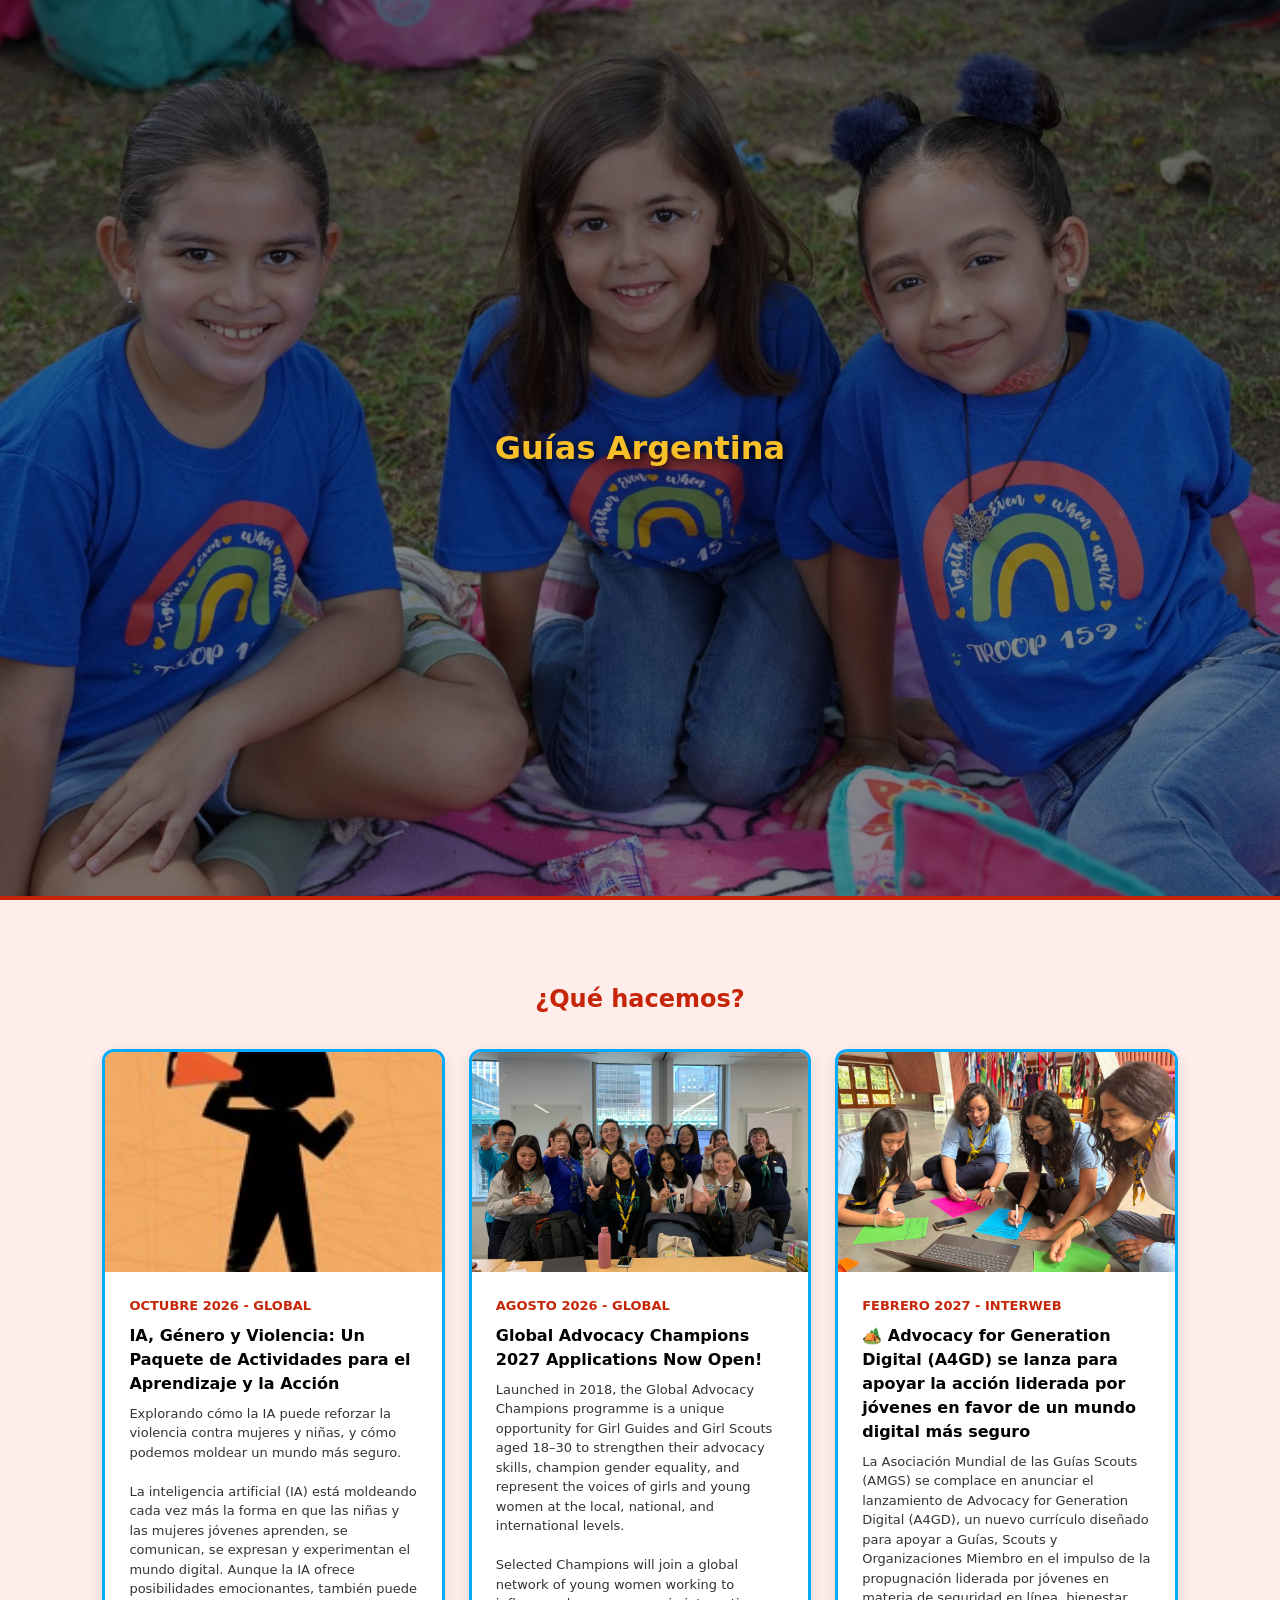
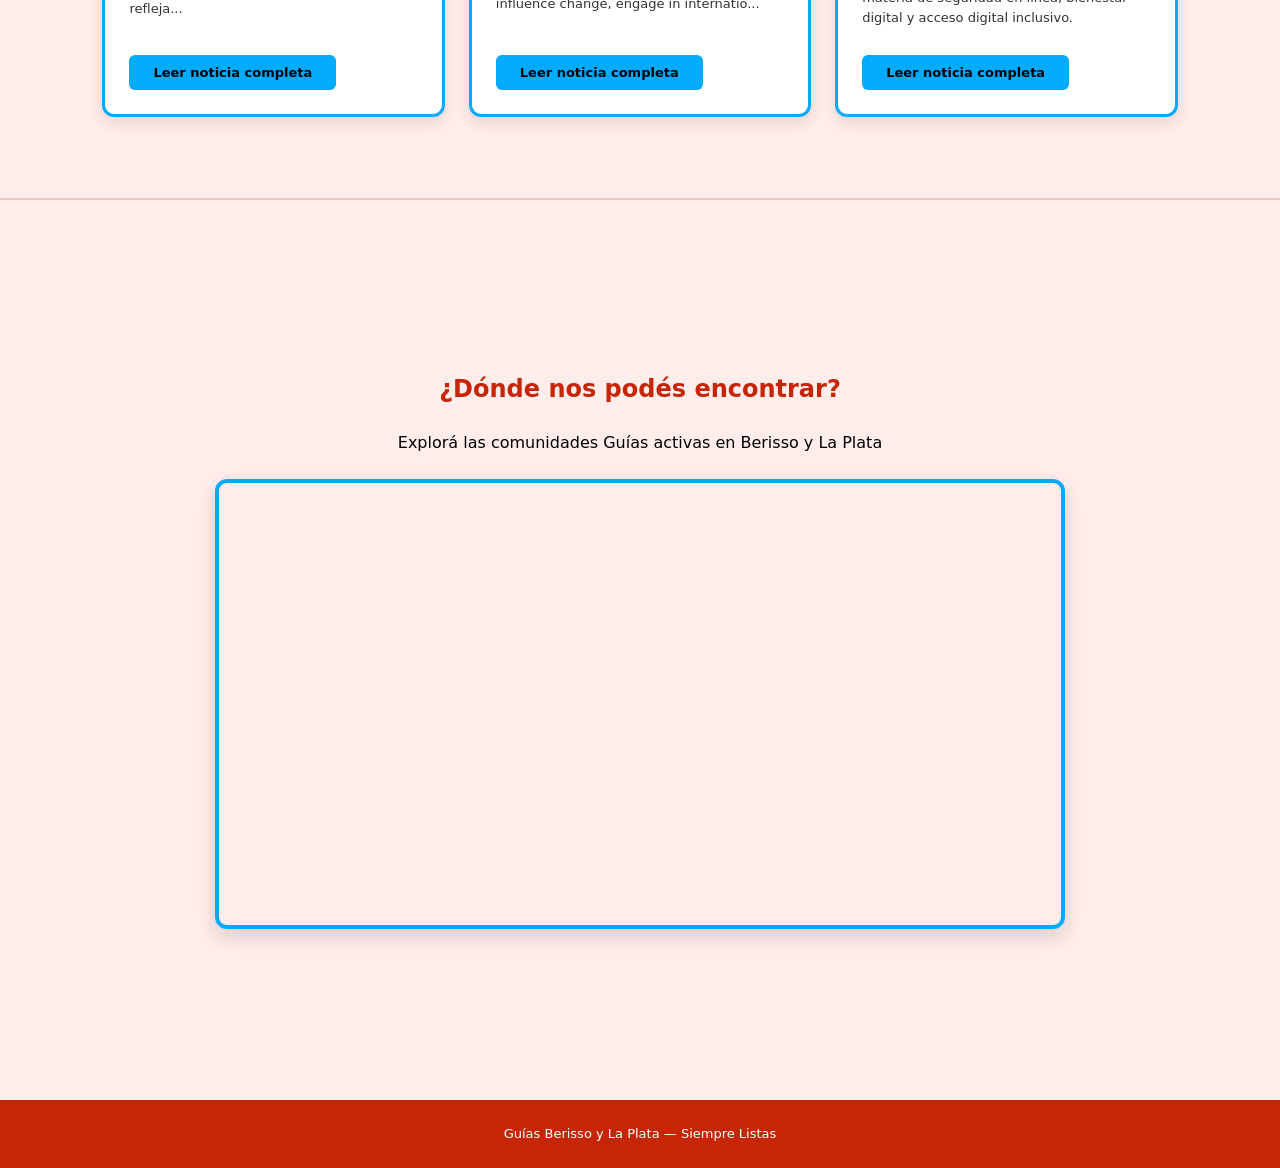
==== GuiasBerisso.html @ 2ce97478 "Add files via upload" ====
<!DOCTYPE html>
<html lang="es">
<head>
    <meta charset="UTF-8">
    <meta name="viewport" content="width=device-width, initial-scale=1.0">
    <title>Guías Argentina</title>
    <link rel="stylesheet" href="GuiasBerisso.css">
</head>
<body>

    <!-- Sección 1: Foto de fondo + Título centrado a pantalla completa -->
    <section class="hero-scouts">
        <img src="fotos/guias.png" alt="Guías Argentina" class="hero-bg">
        <div class="hero-overlay"></div>
        <div class="hero-content">
            <h1>Guías Argentina</h1>
        </div>
    </section>

    <!-- Sección 2: ¿Qué hacemos? -->
    <section class="que-hacemos">
        <h2>¿Qué hacemos?</h2>
        <div class="blog-grid">
            
            <!-- ENTRADA 1 -->
            <article class="blog-card">
                <img src="fotos/notiguia1.jpeg">
                <div class="blog-info">
                    <span class="blog-fecha">Octubre 2026 - Global</span>
                    <h3>IA, Género y Violencia: Un Paquete de Actividades para el Aprendizaje y la Acción</h3>
                    <p>Explorando cómo la IA puede reforzar la violencia contra mujeres y niñas, y cómo podemos moldear un mundo más seguro. <br> <br>
                        La inteligencia artificial (IA) está moldeando cada vez más la forma en que las niñas y las mujeres jóvenes aprenden, se comunican, se expresan y experimentan el mundo digital. Aunque la IA ofrece posibilidades emocionantes, también puede refleja...</p>
                    <a href="https://www.wagggs.org/es/news/ai-gender-and-violence-an-activity-pack-for-learning-and-action/" target="_blank" rel="noopener noreferrer" class="blog-link">Leer noticia completa</a>
                </div>
            </article>

            <!-- ENTRADA 2 -->
            <article class="blog-card">
                <img src="fotos/notiguias2.jpg">
                <div class="blog-info">
                    <span class="blog-fecha">Agosto 2026 - Global</span>
                    <h3>Global Advocacy Champions 2027 Applications Now Open!</h3>
                    <p>Launched in 2018, the Global Advocacy Champions programme is a unique opportunity for Girl Guides and Girl Scouts aged 18–30 to strengthen their advocacy skills, champion gender equality, and represent the voices of girls and young women at the local, national, and international levels. <br> <br>
                      Selected Champions will join a global network of young women working to influence change, engage in internatio...      
                    </p>
                    <a href="https://www.wagggs.org/es/news/global-advocacy-champions-2027-applications-now-open/" target="_blank" rel="noopener noreferrer" class="blog-link">Leer noticia completa</a>
                </div>
            </article>

            <!-- ENTRADA 3 -->
            <article class="blog-card">
                <img src="fotos/notiguia3.jpg">
                <div class="blog-info">
                    <span class="blog-fecha">Febrero 2027 - Interweb</span>
                    <h3>🏕️ Advocacy for Generation Digital (A4GD) se lanza para apoyar la acción liderada por jóvenes en favor de un mundo digital más seguro</h3>
                    <p>La Asociación Mundial de las Guías Scouts (AMGS) se complace en anunciar el lanzamiento de Advocacy for Generation Digital (A4GD), un nuevo currículo diseñado para apoyar a Guías, Scouts y Organizaciones Miembro en el impulso de la propugnación liderada por jóvenes en materia de seguridad en línea, bienestar digital y acceso digital inclusivo. <br> <br>
                       </p>
                    <a href="https://scouts.org.ar/comunicaciones/🏕%ef%b8%8f-llegan-la-experiencia-gilwell-y-la-experiencia-brownsea-2027" target="_blank" rel="noopener noreferrer" class="blog-link">Leer noticia completa</a>
                </div>
            </article>

        </div>
    </section>

    <!-- Sección 3: Mapa con las comunidades Guías de Berisso y La Plata -->
    <section class="ubicacion">
        <h2>¿Dónde nos podés encontrar?</h2>
        <p class="ubicacion-sub">Explorá las comunidades Guías activas en Berisso y La Plata</p>
        
        <div class="mapa-contenedor">
            <iframe src="https://www.google.com/maps/d/u/0/embed?mid=1fwjGd8zNGGPFaEgupYmQPBxdwx4ycKM&ehbc=2E312F" width="640" height="480"></iframe>
    </section>

    <footer class="site-footer">
        <p>Guías Berisso y La Plata — Siempre Listas</p>
    </footer>

</body>
</html>
---- GuiasBerisso.css ----
:root {
    /* Paleta de colores */
    --color-principal: #F8BF28;
    --color-secundario: #C62507;
    --color-fondo: #FFEDEC;
    --CTA-verde: #A8E064;
    --CTA-celes: #04AAFC;
    --color-txt: #020101;

    /* Escala tipográfica */
    --tipo-principal: 32px;
    --tipo-secundaria: 24px;
    --tipo-subtitulo: 16px;
    --tipo-base: 13px;

    /* Escala de espaciado */
    --sep-int: 0.5rem;
    --sep-com: 1.5rem;
    --sep-secc: 2rem;
}

* {
    box-sizing: border-box;
    margin: 0;
    padding: 0;
}

body {
    font-family: system-ui, -apple-system, sans-serif;
    background-color: var(--color-fondo);
    color: var(--color-txt);
    font-size: var(--tipo-base);
    line-height: 1.5;
}

/* SECCIÓN 1: FOTO DE FONDO + TÍTULO */
.hero-scouts {
    position: relative;
    width: 100%;
    min-height: 100vh;
    overflow: hidden;
    border-bottom: 4px solid var(--color-secundario);
    display: flex;
    justify-content: center;
    align-items: center;
    text-align: center;
    padding: var(--sep-secc);
}

.hero-bg {
    position: absolute;
    inset: 0;
    width: 100%;
    height: 100%;
    object-fit: cover;
    z-index: 0;
}

.hero-overlay {
    position: absolute;
    inset: 0;
    background: rgba(2, 1, 1, 0.45);
    z-index: 1;
}

.hero-content {
    position: relative;
    z-index: 2;
}

.hero-content h1 {
    font-size: var(--tipo-principal);
    color: var(--color-principal);
    text-shadow: 2px 2px 8px rgba(0, 0, 0, 0.85);
}

/* SECCIÓN 2: BLOG ¿QUÉ HACEMOS? */
.que-hacemos {
    width: 100%;
    min-height: 100vh;
    padding: var(--sep-secc) 8%;
    display: flex;
    flex-direction: column;
    justify-content: center;
    align-items: center;
    gap: var(--sep-secc);
    border-bottom: 2px solid rgba(198, 37, 7, 0.2);
}

.que-hacemos h2 {
    font-size: var(--tipo-secundaria);
    color: var(--color-secundario);
    text-align: center;
}

.blog-grid {
    width: 100%;
    max-width: 1150px;
    display: grid;
    grid-template-columns: repeat(3, 1fr);
    gap: var(--sep-com);
}

.blog-card {
    background-color: #ffffff;
    border: 3px solid var(--CTA-celes);
    border-radius: 12px;
    overflow: hidden;
    display: flex;
    flex-direction: column;
    box-shadow: 0 6px 16px rgba(0, 0, 0, 0.1);
    transition: transform 0.25s;
}

.blog-card:hover {
    transform: translateY(-6px);
}

.blog-card img {
    width: 100%;
    height: 220px;
    object-fit: cover;
    background-color: #e5e5e5;
    display: block;
}

.blog-info {
    padding: var(--sep-com);
    text-align: left;
    display: flex;
    flex-direction: column;
    flex: 1;
    gap: var(--sep-int);
}

.blog-link {
    margin-top: auto;
    align-self: flex-start;
    display: inline-block;
    padding: var(--sep-int) var(--sep-com);
    background-color: var(--CTA-celes);
    color: var(--color-txt);
    font-size: var(--tipo-base);
    font-weight: 700;
    text-decoration: none;
    border-radius: 6px;
    transition: background-color 0.2s, color 0.2s;
}

.blog-link:hover {
    background-color: var(--color-secundario);
    color: #ffffff;
}

.blog-fecha {
    font-size: var(--tipo-base);
    font-weight: 700;
    text-transform: uppercase;
    color: var(--color-secundario);
}

.blog-info h3 {
    font-size: var(--tipo-subtitulo);
    color: var(--color-txt);
}

.blog-info p {
    font-size: var(--tipo-base);
    color: #333;
}

/* SECCIÓN 3: MAPA DE COMUNIDADES GUÍAS */
.ubicacion {
    width: 100%;
    min-height: 100vh;
    padding: var(--sep-secc) 8%;
    display: flex;
    flex-direction: column;
    justify-content: center;
    align-items: center;
    gap: var(--sep-com);
    text-align: center;
}

.ubicacion h2 {
    font-size: var(--tipo-secundaria);
    color: var(--color-secundario);
}

.ubicacion-sub {
    font-size: var(--tipo-subtitulo);
}

.mapa-contenedor {
    width: 100%;
    max-width: 850px;
    height: 450px;
    border: 4px solid var(--CTA-celes);
    border-radius: 12px;
    overflow: hidden;
    box-shadow: 0 8px 20px rgba(0, 0, 0, 0.15);
}

.mapa-contenedor iframe {
    width: 100%;
    height: 100%;
    border: 0;
    display: block;
}

/* FOOTER */
.site-footer {
    width: 100%;
    background-color: var(--color-secundario);
    color: #ffffff;
    text-align: center;
    padding: var(--sep-com);
    font-size: var(--tipo-base);
}

@media (max-width: 850px) {
    .blog-grid {
        grid-template-columns: 1fr;
        max-width: 420px;
    }

    .mapa-contenedor {
        height: 340px;
    }
}
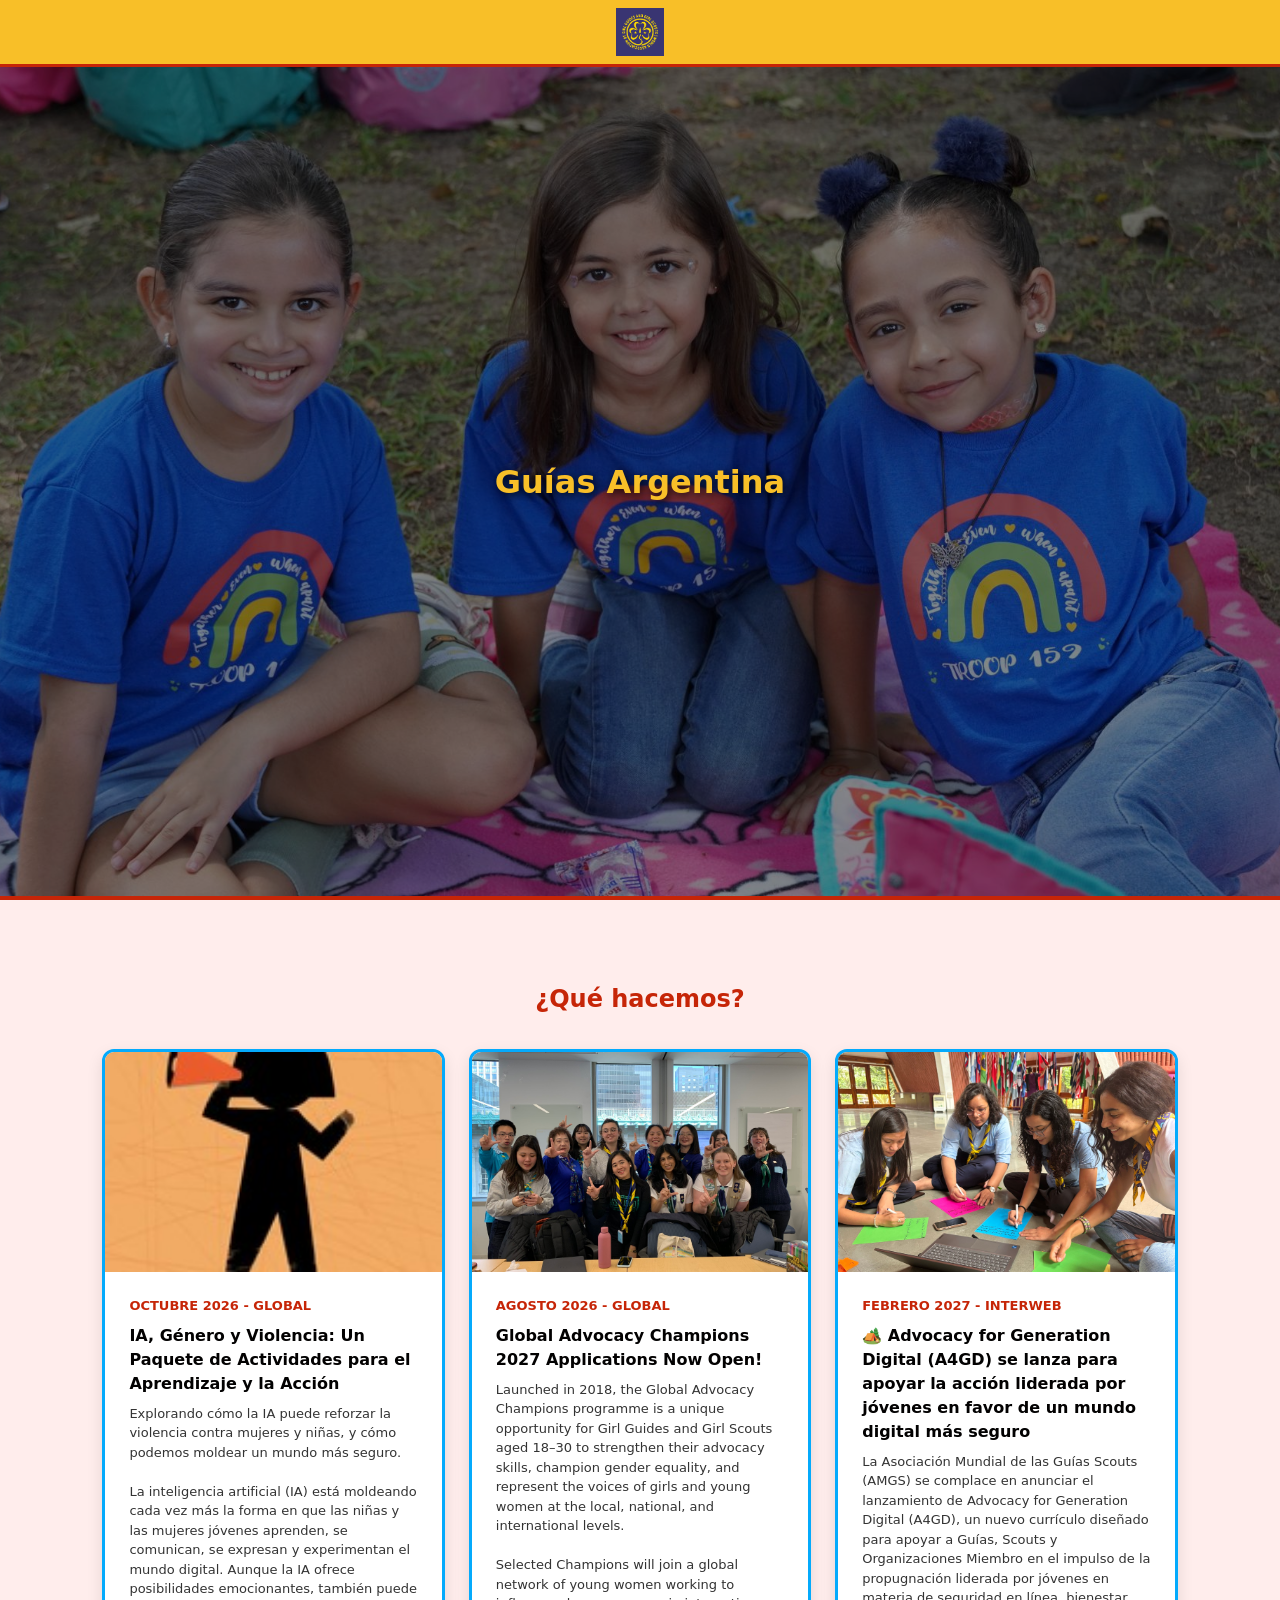
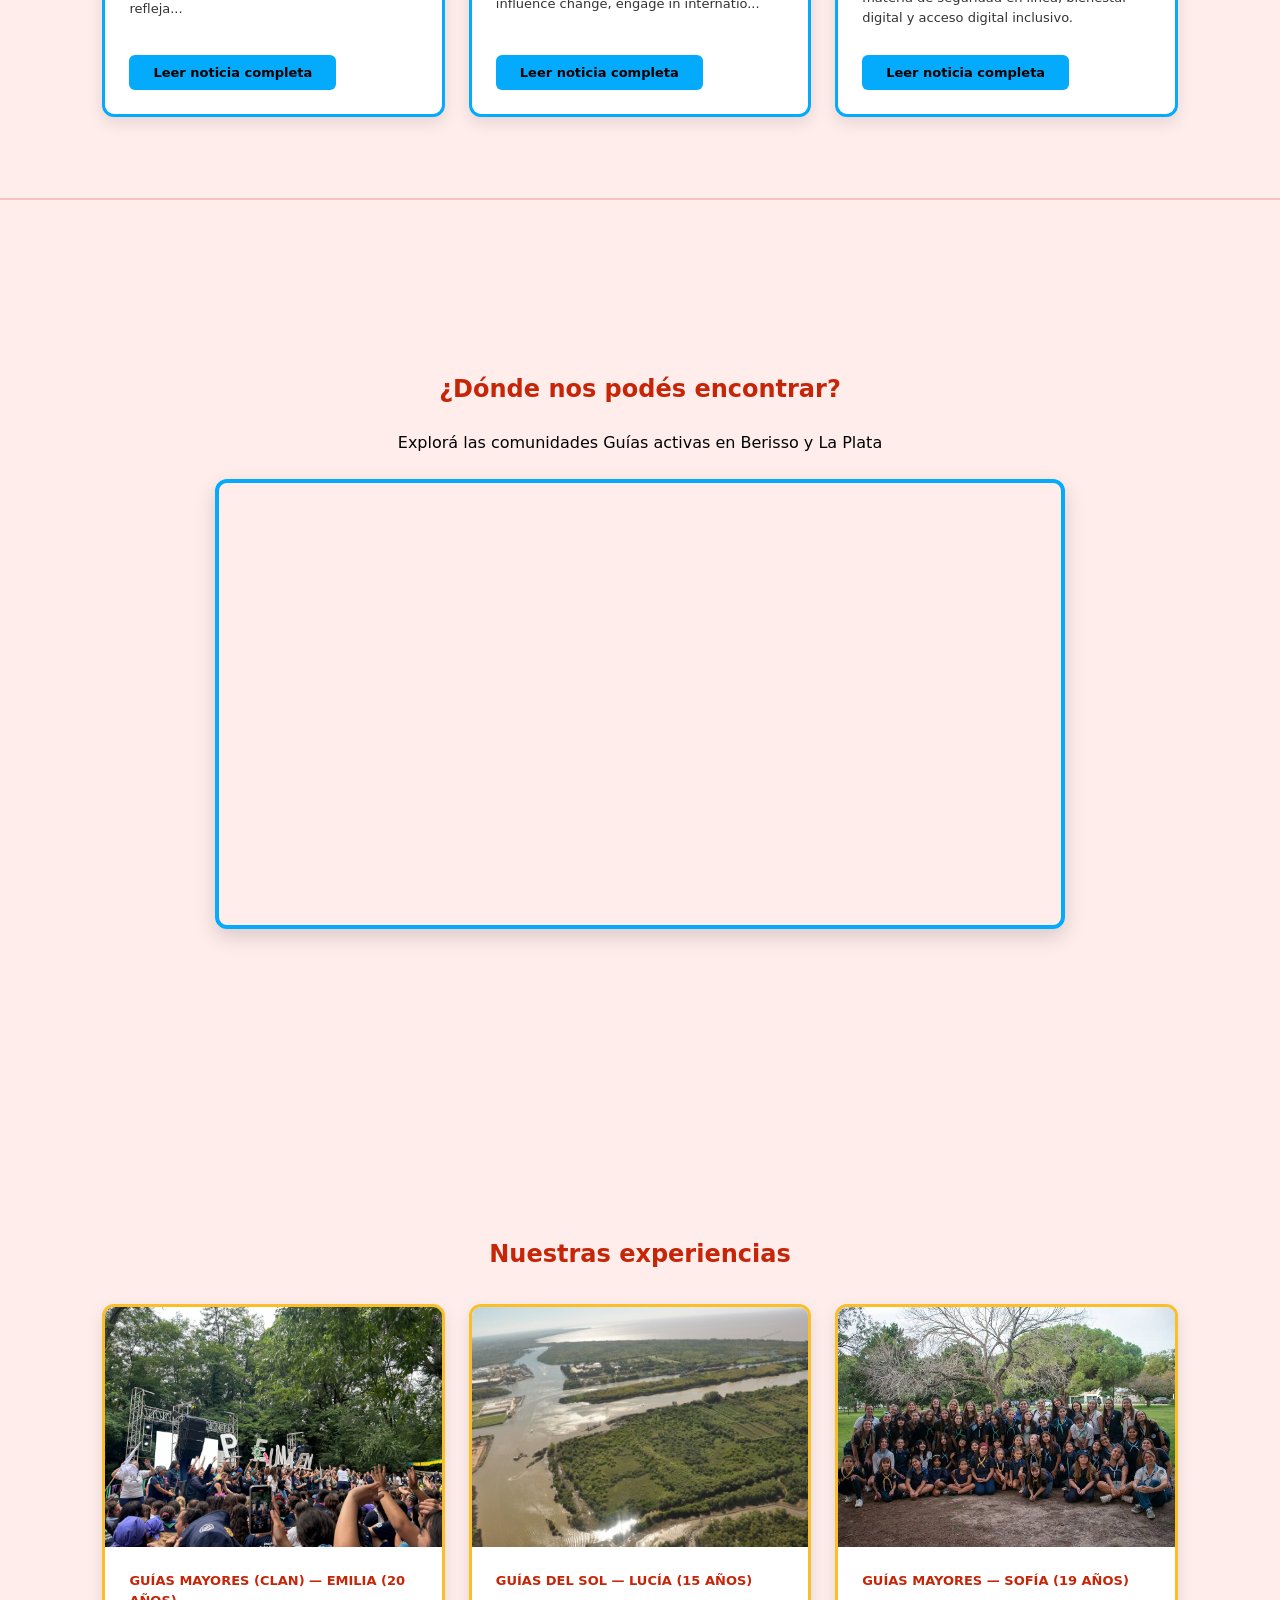
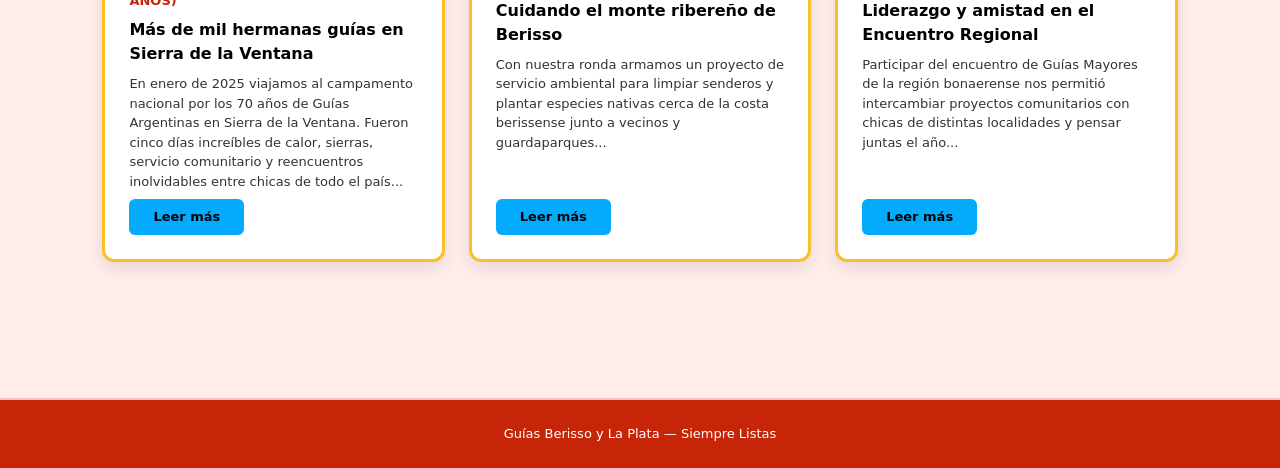
==== commit 6276fc83: "Add files via upload" ====
--- a/GuiasBerisso.html
+++ b/GuiasBerisso.html
@@ -7,6 +7,12 @@
     <link rel="stylesheet" href="GuiasBerisso.css">
 </head>
 <body>
+
+    <header class="site-header">
+        <a href="principal.html" class="logo-link" title="Volver al inicio">
+            <img src="fotos/guias mujeres.jpg" alt="Logo Scouts y Guías Berisso">
+        </a>
+    </header>
 
     <!-- Sección 1: Foto de fondo + Título centrado a pantalla completa -->
     <section class="hero-scouts">
@@ -71,6 +77,47 @@
             <iframe src="https://www.google.com/maps/d/u/0/embed?mid=1fwjGd8zNGGPFaEgupYmQPBxdwx4ycKM&ehbc=2E312F" width="640" height="480"></iframe>
     </section>
 
+    <!-- Sección: Nuestras experiencias (Blogs / Testimonios de Guías) -->
+    <section class="experiencias">
+        <h2>Nuestras experiencias</h2>
+        <div class="experiencias-grid">
+            
+            <!-- EXPERIENCIA DE EMILIA -->
+            <article class="exp-card">
+                <img src="fotos/peumayen.jpeg" alt="Campamento Nacional de Guías en Sierra de la Ventana">
+                <div class="exp-info">
+                    <span class="exp-rama">Guías Mayores (Clan) — Emilia (20 años)</span>
+                    <h3>Más de mil hermanas guías en Sierra de la Ventana</h3>
+                    <p>En enero de 2025 viajamos al campamento nacional por los 70 años de Guías Argentinas en Sierra de la Ventana. Fueron cinco días increíbles de calor, sierras, servicio comunitario y reencuentros inolvidables entre chicas de todo el país...</p>
+                    <a href="experiencia-emilia.html" class="exp-link">Leer más</a>
+                 </div>
+            </article>
+
+            <!-- EXPERIENCIA 2 -->
+            <article class="exp-card">
+                <img src="fotos/monte.jpg" alt="Proyecto ambiental de Guías del Sol en Berisso">
+                <div class="exp-info">
+                    <span class="exp-rama">Guías del Sol — Lucía (15 años)</span>
+                    <h3>Cuidando el monte ribereño de Berisso</h3>
+                    <p>Con nuestra ronda armamos un proyecto de servicio ambiental para limpiar senderos y plantar especies nativas cerca de la costa berissense junto a vecinos y guardaparques...</p>
+                    <a href="experiencia-lucia.html" class="exp-link">Leer más</a>
+                </div>
+            </article>
+
+            <!-- EXPERIENCIA 3 -->
+            <article class="exp-card">
+                <img src="fotos/encuentro de guias.jpg" alt="Encuentro Regional de Guías Mayores">
+                <div class="exp-info">
+                    <span class="exp-rama">Guías Mayores — Sofía (19 años)</span>
+                    <h3>Liderazgo y amistad en el Encuentro Regional</h3>
+                    <p>Participar del encuentro de Guías Mayores de la región bonaerense nos permitió intercambiar proyectos comunitarios con chicas de distintas localidades y pensar juntas el año...</p>
+                    <a href="experiencia-sofia.html" class="exp-link">Leer más</a>
+                </div>
+            </article>
+
+        </div>
+    </section>
+
     <footer class="site-footer">
         <p>Guías Berisso y La Plata — Siempre Listas</p>
     </footer>
--- a/GuiasBerisso.css
+++ b/GuiasBerisso.css
@@ -33,11 +33,40 @@
     line-height: 1.5;
 }
 
+
+/* HEADER CON LOGO */
+.site-header {
+    width: 100%;
+    background-color: var(--color-principal);
+    border-bottom: 3px solid var(--color-secundario);
+    padding: var(--sep-int) 8%;
+    display: flex;
+    justify-content: center;
+    align-items: center;
+}
+
+.logo-link {
+    display: inline-flex;
+    align-items: center;
+    text-decoration: none;
+    transition: transform 0.2s;
+}
+
+.logo-link:hover {
+    transform: scale(1.05);
+}
+
+.logo-link img {
+    height: 48px;
+    width: auto;
+    display: block;
+} 
+
 /* SECCIÓN 1: FOTO DE FONDO + TÍTULO */
 .hero-scouts {
     position: relative;
     width: 100%;
-    min-height: 100vh;
+    min-height: calc(100vh - 67px);
     overflow: hidden;
     border-bottom: 4px solid var(--color-secundario);
     display: flex;
@@ -208,6 +237,101 @@
     display: block;
 }
 
+/* SECCIÓN: NUESTRAS EXPERIENCIAS (Guías) */
+.experiencias {
+    width: 100%;
+    min-height: 100vh;
+    padding: var(--sep-secc) 8%;
+    display: flex;
+    flex-direction: column;
+    justify-content: center;
+    align-items: center;
+    gap: var(--sep-secc);
+    border-bottom: 2px solid rgba(198, 37, 7, 0.2);
+}
+
+.experiencias h2 {
+    font-size: var(--tipo-secundaria);
+    color: var(--color-secundario);
+    text-align: center;
+}
+
+.experiencias-grid {
+    width: 100%;
+    max-width: 1150px;
+    display: grid;
+    grid-template-columns: repeat(3, 1fr);
+    gap: var(--sep-com);
+}
+
+.exp-card {
+    background-color: #ffffff;
+    border: 3px solid var(--color-principal);
+    border-radius: 12px;
+    overflow: hidden;
+    display: flex;
+    flex-direction: column;
+    box-shadow: 0 6px 16px rgba(0, 0, 0, 0.1);
+    transition: transform 0.25s;
+}
+
+.exp-card:hover {
+    transform: translateY(-6px);
+}
+
+.exp-card img {
+    width: 100%;
+    height: 240px;
+    object-fit: cover;
+    background-color: #e5e5e5;
+    display: block;
+}
+
+.exp-info {
+    padding: var(--sep-com);
+    text-align: left;
+    display: flex;
+    flex-direction: column;
+    flex: 1;
+    gap: var(--sep-int);
+}
+
+.exp-rama {
+    font-size: var(--tipo-base);
+    font-weight: 700;
+    text-transform: uppercase;
+    color: var(--color-secundario);
+}
+
+.exp-info h3 {
+    font-size: var(--tipo-subtitulo);
+    color: var(--color-txt);
+}
+
+.exp-info p {
+    font-size: var(--tipo-base);
+    color: #333;
+}
+
+.exp-link {
+    margin-top: auto;
+    align-self: flex-start;
+    display: inline-block;
+    padding: var(--sep-int) var(--sep-com);
+    background-color: var(--CTA-celes);
+    color: var(--color-txt);
+    font-size: var(--tipo-base);
+    font-weight: 700;
+    text-decoration: none;
+    border-radius: 6px;
+    transition: background-color 0.2s, color 0.2s;
+}
+
+.exp-link:hover {
+    background-color: var(--color-secundario);
+    color: #ffffff;
+}
+
 /* FOOTER */
 .site-footer {
     width: 100%;
@@ -219,7 +343,8 @@
 }
 
 @media (max-width: 850px) {
-    .blog-grid {
+    .blog-grid,
+    .experiencias-grid {
         grid-template-columns: 1fr;
         max-width: 420px;
     }
